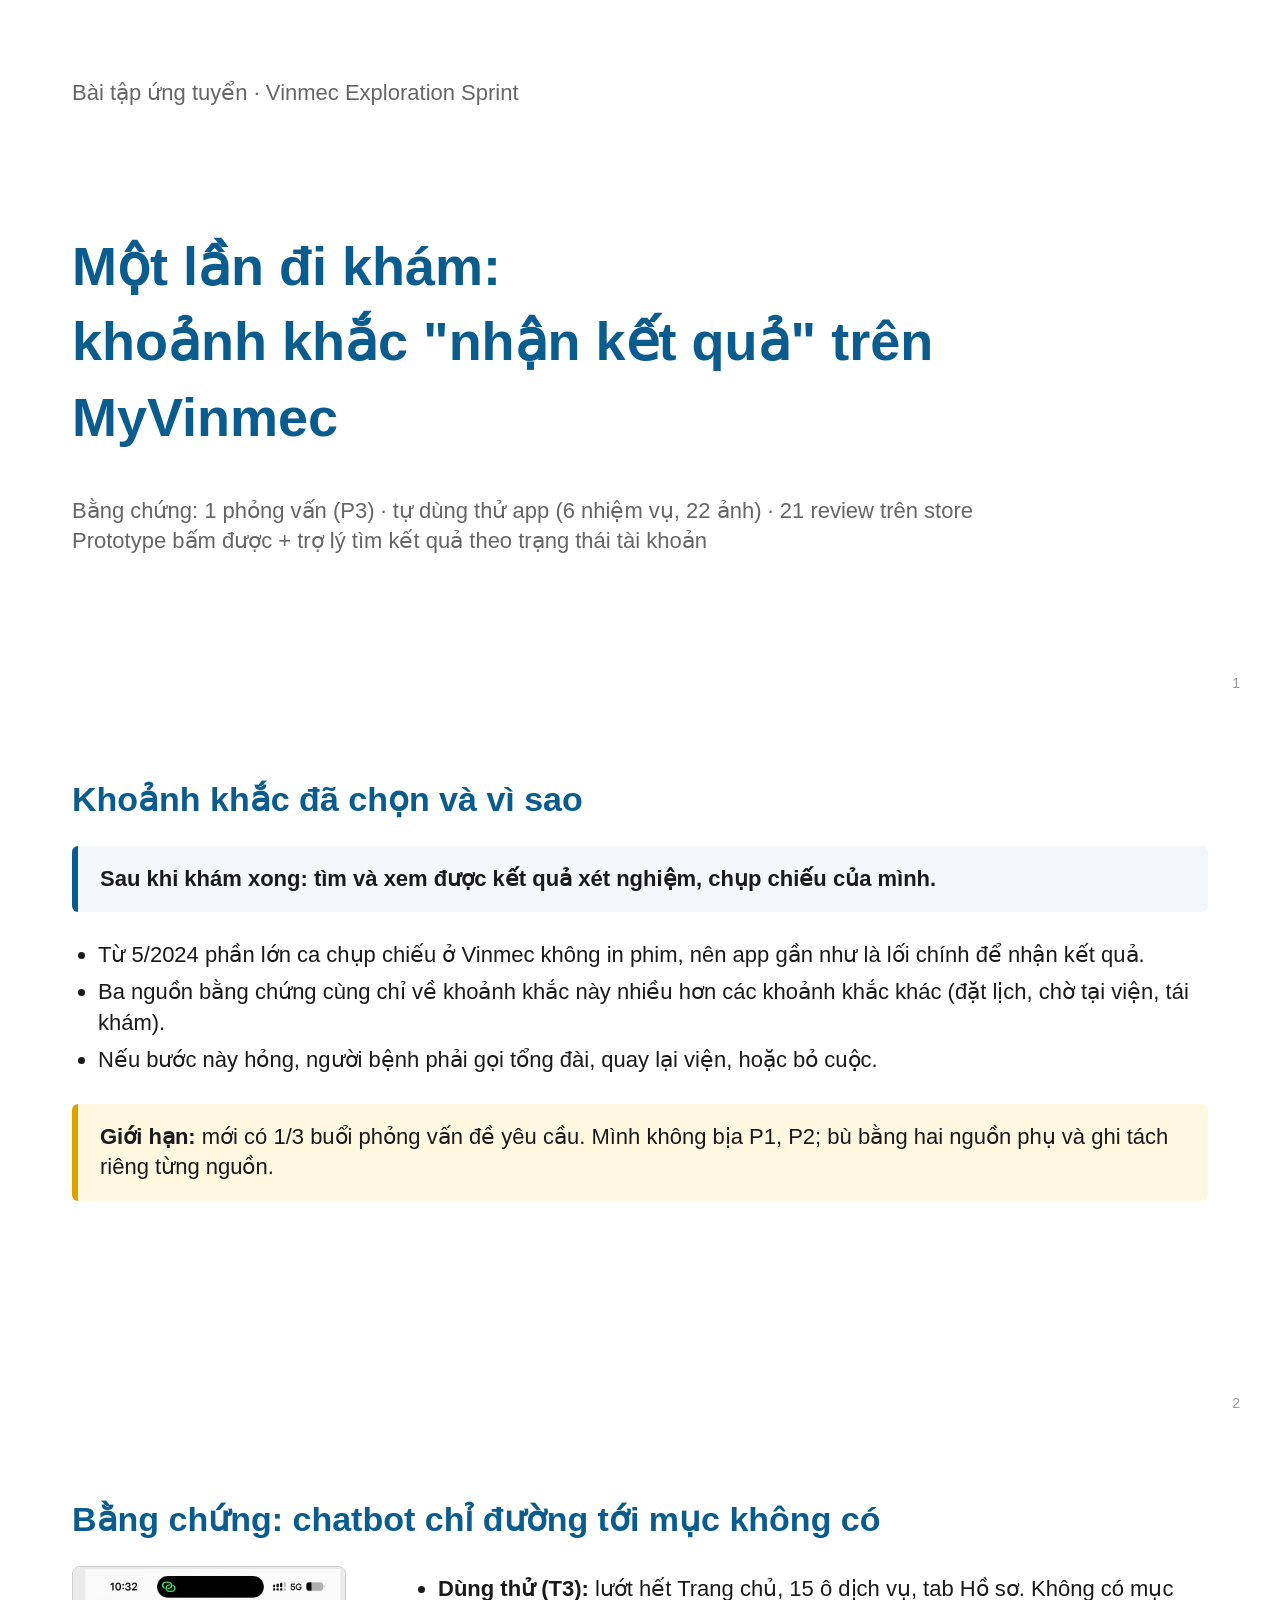
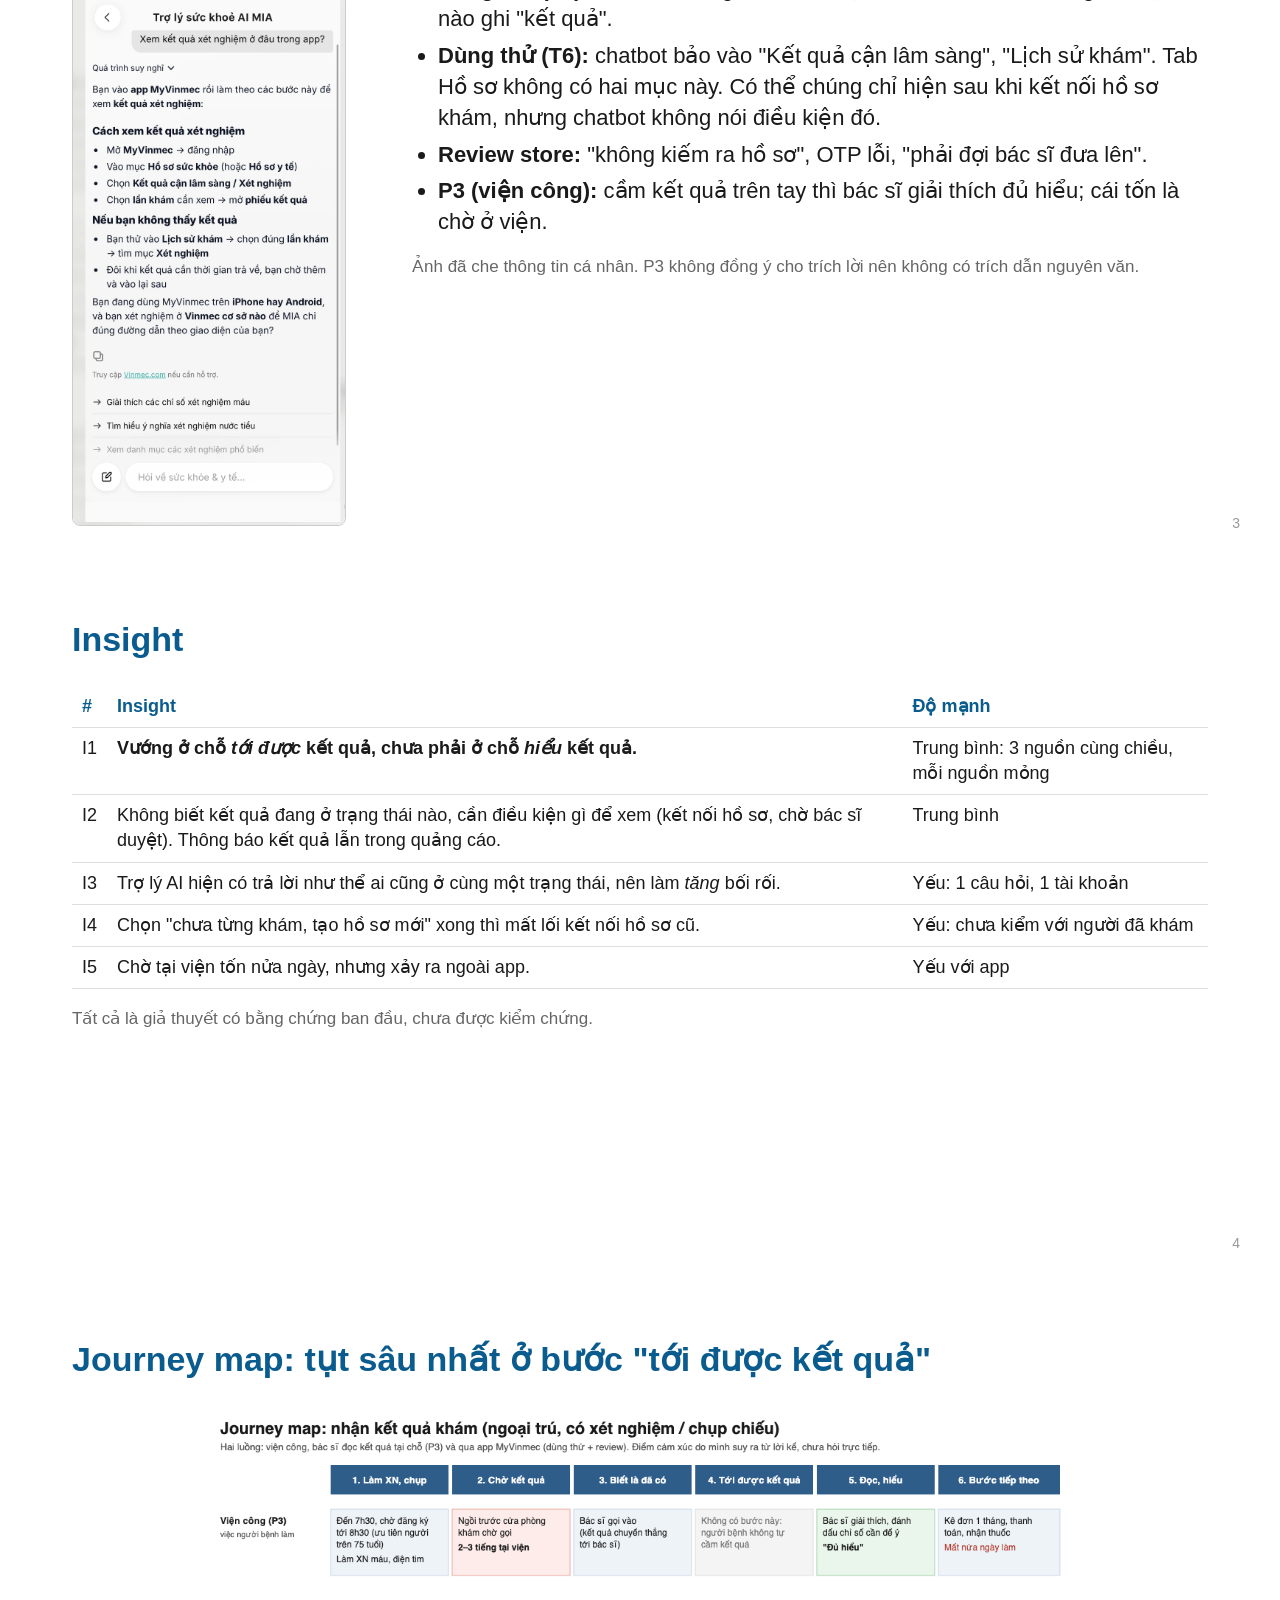
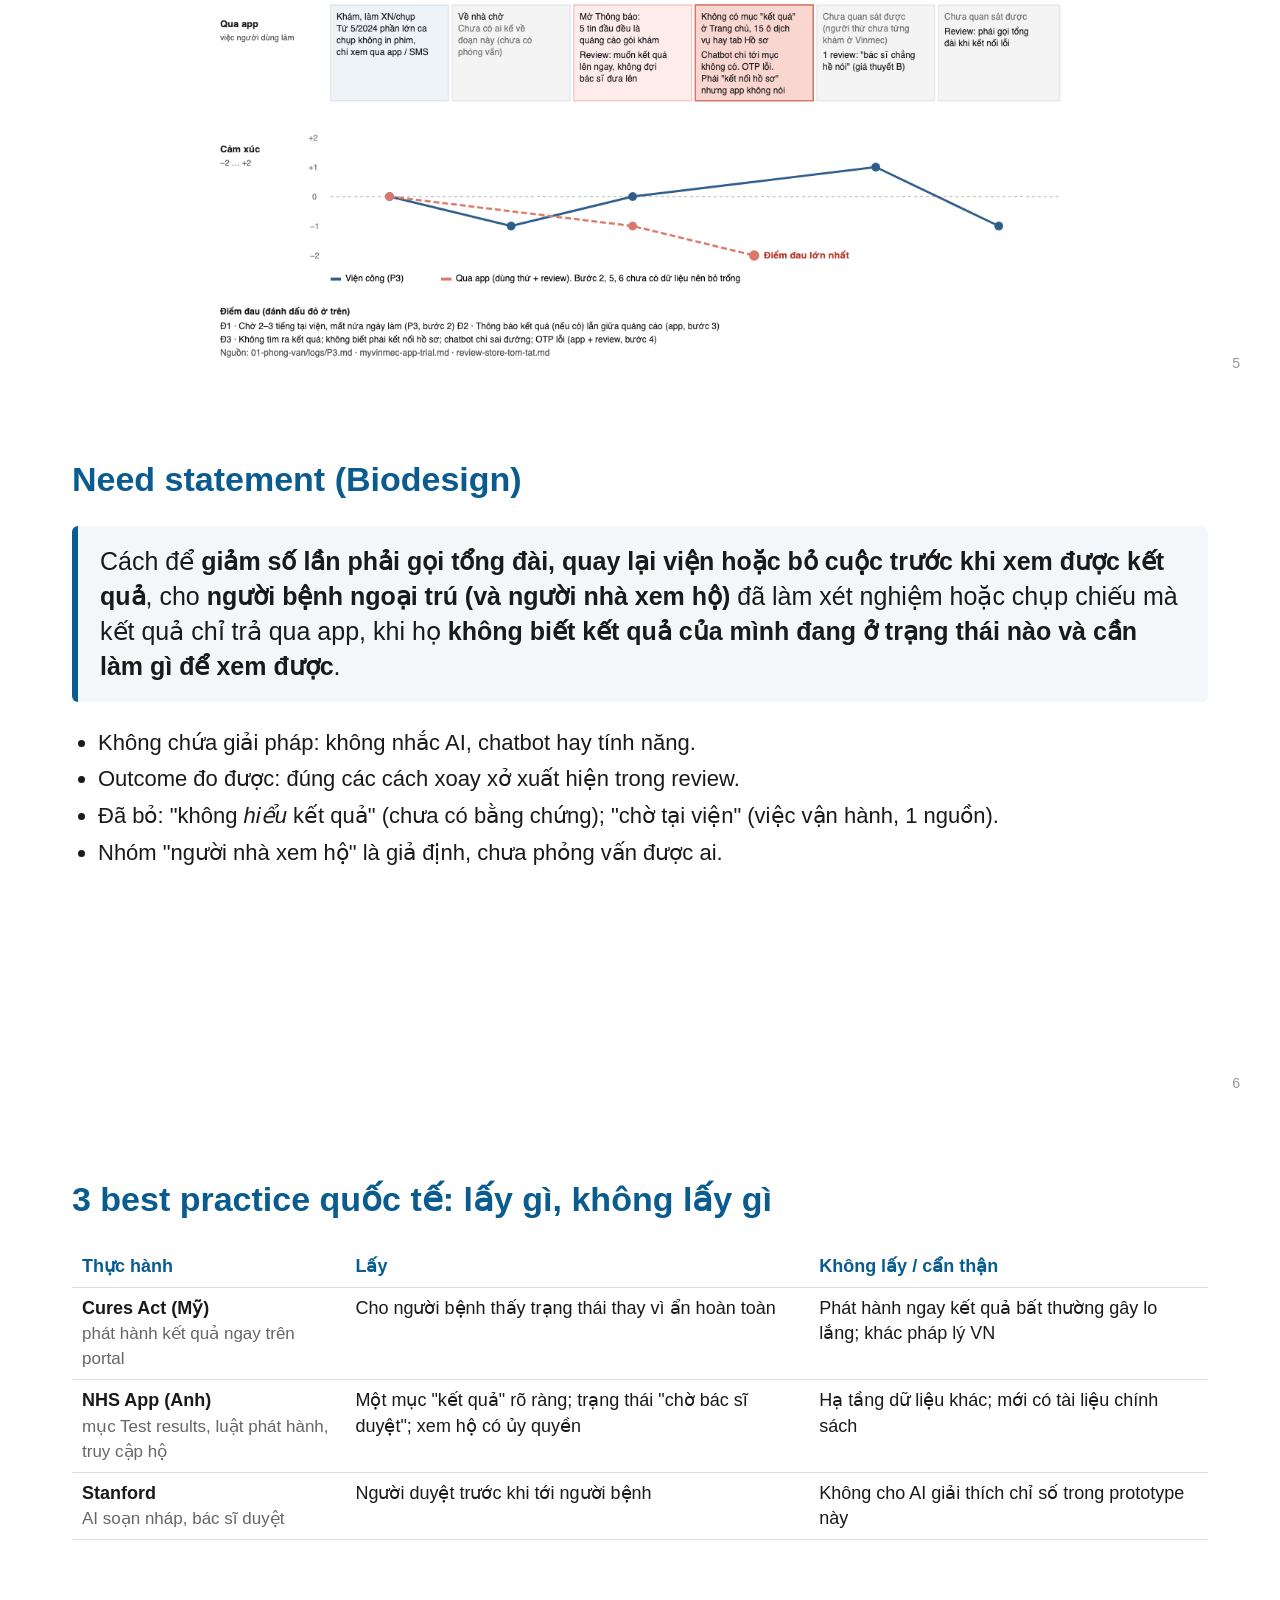
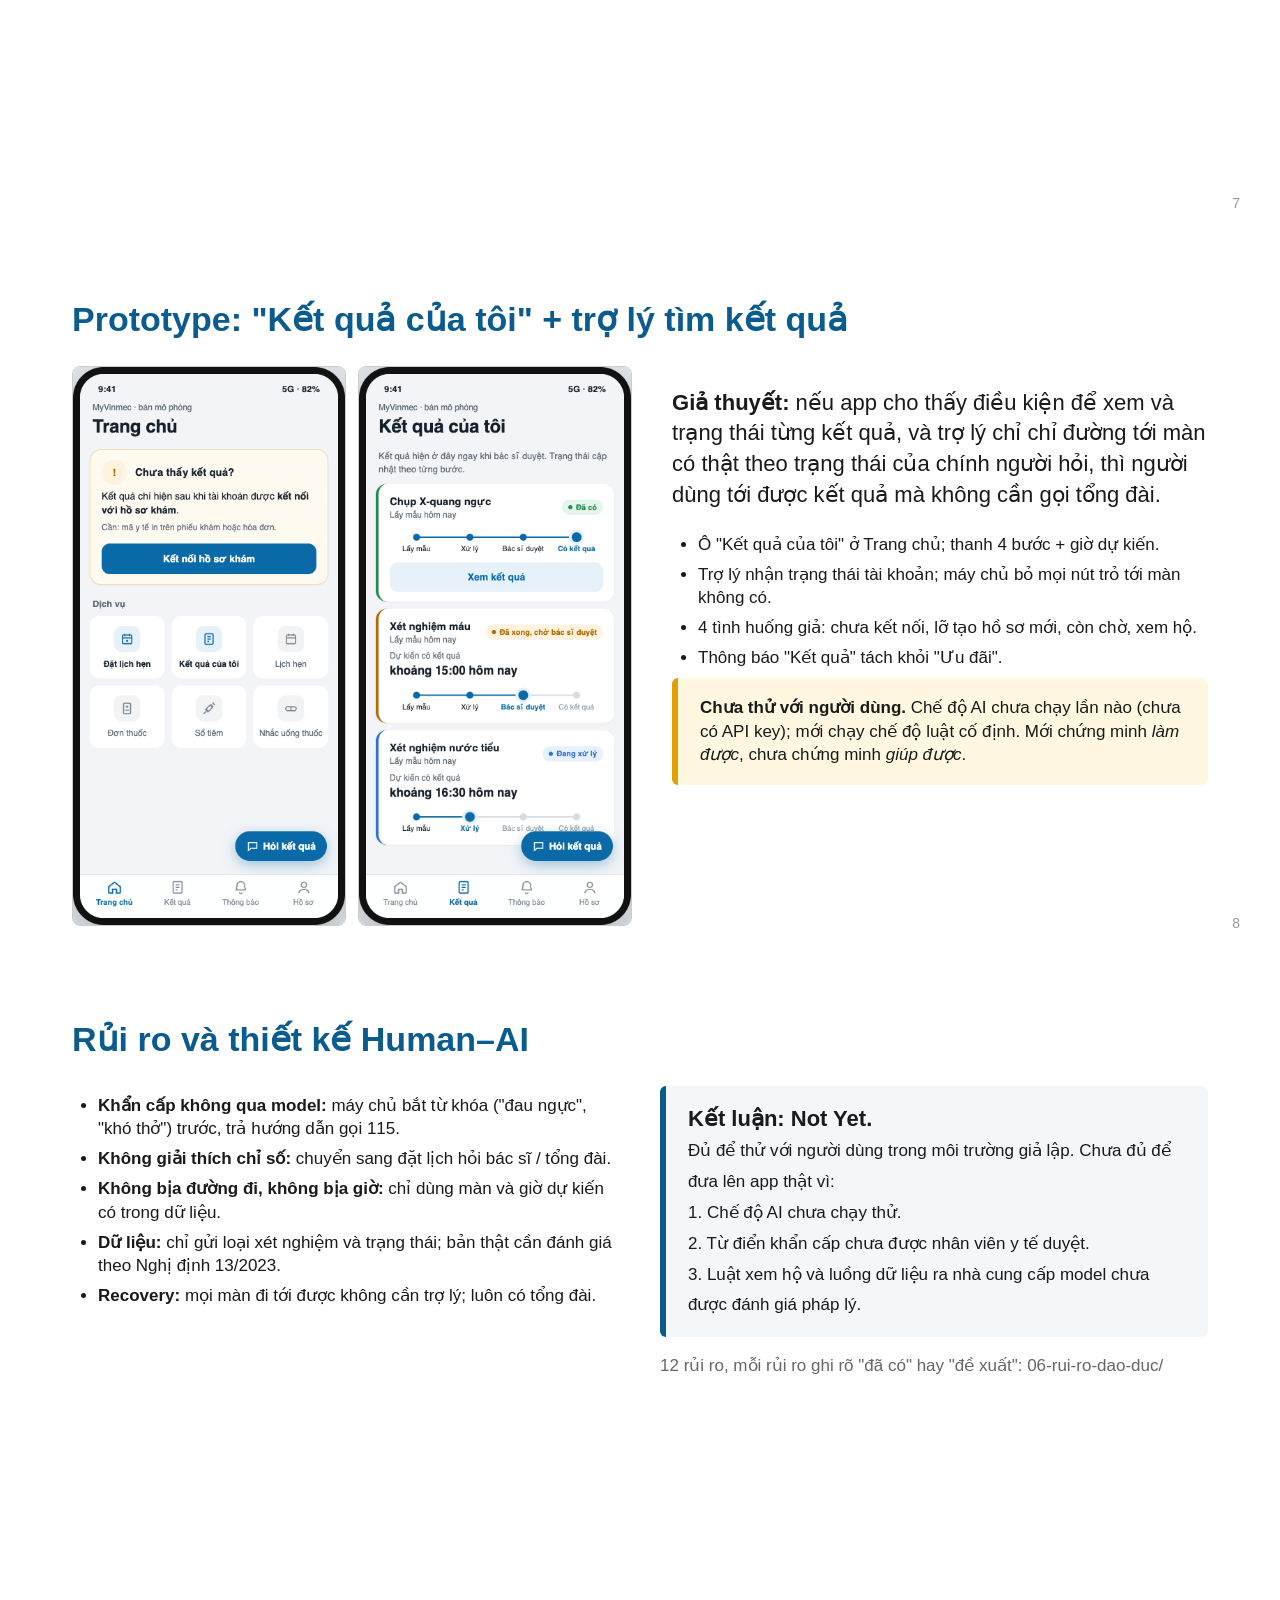
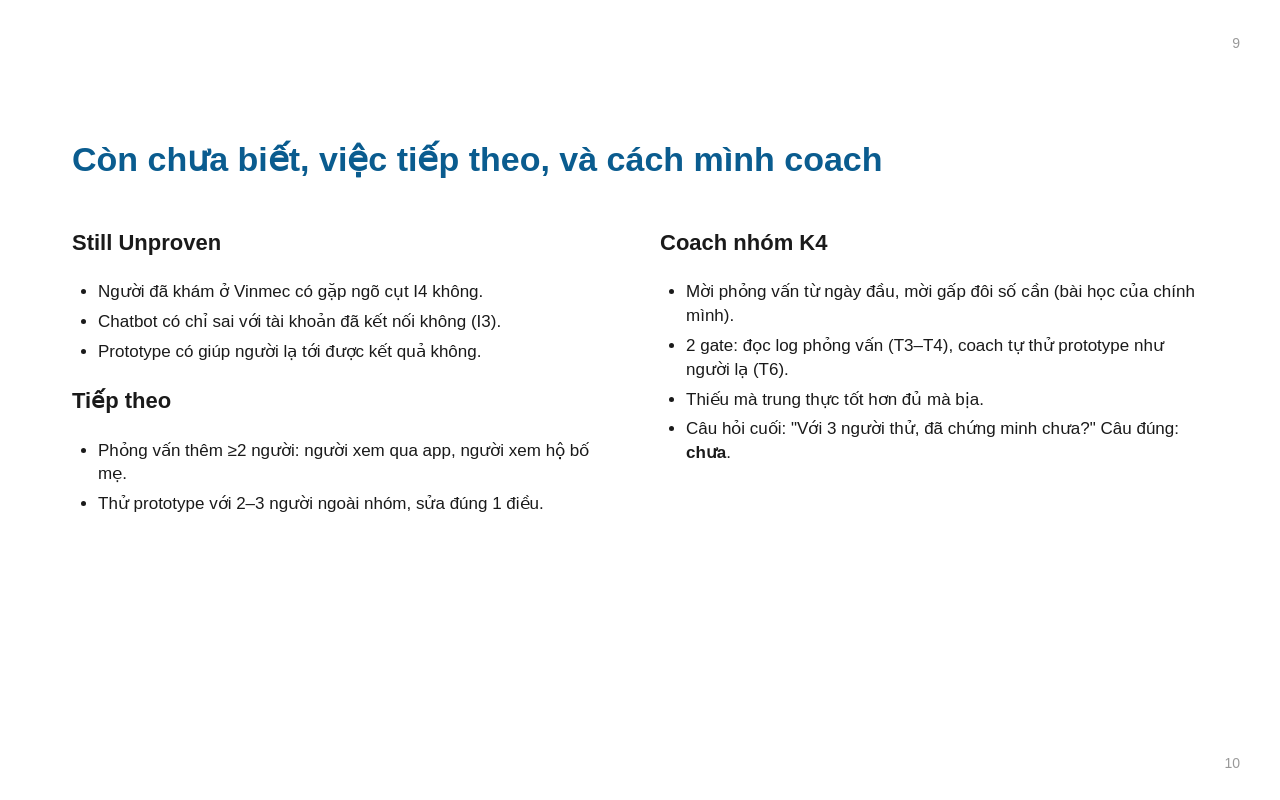
==== slides/slides.html @ 7c505a6f "feat: add Vinmec exploration sprint exercise and prototype" ====
<!doctype html>
<html lang="vi"><head><meta charset="utf-8"><title>Nhận kết quả trên MyVinmec</title>
<style>
@page { size: 1280px 720px; margin: 0; }
* { box-sizing: border-box; }
body { margin: 0; font: 22px/1.4 -apple-system, "Segoe UI", Helvetica, Arial, sans-serif; color: #1a1a1a; }
section { width: 1280px; height: 720px; padding: 56px 72px; page-break-after: always; position: relative; overflow: hidden; }
section:last-child { page-break-after: auto; }
h1 { font-size: 44px; margin: 0 0 18px; color: #0a5c8f; }
h2 { font-size: 34px; margin: 0 0 22px; color: #0a5c8f; }
.n { position: absolute; right: 40px; bottom: 26px; font-size: 14px; color: #999; }
.muted { color: #666; } .small { font-size: 17px; }
.box { background: #f3f7fa; border-left: 6px solid #0a5c8f; padding: 18px 22px; border-radius: 6px; }
.warn { background: #fff7e0; border-left-color: #e0a100; }
.cols { display: flex; gap: 40px; align-items: flex-start; }
.cols > div { flex: 1; }
ul { margin: 8px 0; padding-left: 26px; } li { margin: 6px 0; }
table { border-collapse: collapse; width: 100%; font-size: 18px; }
td, th { border-bottom: 1px solid #ddd; padding: 8px 10px; text-align: left; vertical-align: top; }
th { color: #0a5c8f; }
img.shot { border: 1px solid #ccc; border-radius: 8px; }
</style></head><body>

<section>
  <p class="muted">Bài tập ứng tuyển · Vinmec Exploration Sprint</p>
  <h1 style="font-size:54px;margin-top:120px">Một lần đi khám:<br>khoảnh khắc "nhận kết quả" trên MyVinmec</h1>
  <p class="muted" style="margin-top:40px">Bằng chứng: 1 phỏng vấn (P3) · tự dùng thử app (6 nhiệm vụ, 22 ảnh) · 21 review trên store<br>Prototype bấm được + trợ lý tìm kết quả theo trạng thái tài khoản</p>
  <span class="n">1</span>
</section>

<section>
  <h2>Khoảnh khắc đã chọn và vì sao</h2>
  <div class="box"><b>Sau khi khám xong: tìm và xem được kết quả xét nghiệm, chụp chiếu của mình.</b></div>
  <ul style="margin-top:28px">
    <li>Từ 5/2024 phần lớn ca chụp chiếu ở Vinmec không in phim, nên app gần như là lối chính để nhận kết quả.</li>
    <li>Ba nguồn bằng chứng cùng chỉ về khoảnh khắc này nhiều hơn các khoảnh khắc khác (đặt lịch, chờ tại viện, tái khám).</li>
    <li>Nếu bước này hỏng, người bệnh phải gọi tổng đài, quay lại viện, hoặc bỏ cuộc.</li>
  </ul>
  <div class="box warn" style="margin-top:28px"><b>Giới hạn:</b> mới có 1/3 buổi phỏng vấn đề yêu cầu. Mình không bịa P1, P2; bù bằng hai nguồn phụ và ghi tách riêng từng nguồn.</div>
  <span class="n">2</span>
</section>

<section>
  <h2>Bằng chứng: chatbot chỉ đường tới mục không có</h2>
  <div class="cols">
    <div style="flex:0 0 300px"><img class="shot" src="../01-phong-van/app-screens/T6-chatbot-04-hoi-xem-ket-qua-o-dau.png" style="height:560px"></div>
    <div>
      <ul>
        <li><b>Dùng thử (T3):</b> lướt hết Trang chủ, 15 ô dịch vụ, tab Hồ sơ. Không có mục nào ghi "kết quả".</li>
        <li><b>Dùng thử (T6):</b> chatbot bảo vào "Kết quả cận lâm sàng", "Lịch sử khám". Tab Hồ sơ không có hai mục này. Có thể chúng chỉ hiện sau khi kết nối hồ sơ khám, nhưng chatbot không nói điều kiện đó.</li>
        <li><b>Review store:</b> "không kiếm ra hồ sơ", OTP lỗi, "phải đợi bác sĩ đưa lên".</li>
        <li><b>P3 (viện công):</b> cầm kết quả trên tay thì bác sĩ giải thích đủ hiểu; cái tốn là chờ ở viện.</li>
      </ul>
      <p class="small muted">Ảnh đã che thông tin cá nhân. P3 không đồng ý cho trích lời nên không có trích dẫn nguyên văn.</p>
    </div>
  </div>
  <span class="n">3</span>
</section>

<section>
  <h2>Insight</h2>
  <table>
    <tr><th>#</th><th>Insight</th><th>Độ mạnh</th></tr>
    <tr><td>I1</td><td><b>Vướng ở chỗ <i>tới được</i> kết quả, chưa phải ở chỗ <i>hiểu</i> kết quả.</b></td><td>Trung bình: 3 nguồn cùng chiều, mỗi nguồn mỏng</td></tr>
    <tr><td>I2</td><td>Không biết kết quả đang ở trạng thái nào, cần điều kiện gì để xem (kết nối hồ sơ, chờ bác sĩ duyệt). Thông báo kết quả lẫn trong quảng cáo.</td><td>Trung bình</td></tr>
    <tr><td>I3</td><td>Trợ lý AI hiện có trả lời như thể ai cũng ở cùng một trạng thái, nên làm <i>tăng</i> bối rối.</td><td>Yếu: 1 câu hỏi, 1 tài khoản</td></tr>
    <tr><td>I4</td><td>Chọn "chưa từng khám, tạo hồ sơ mới" xong thì mất lối kết nối hồ sơ cũ.</td><td>Yếu: chưa kiểm với người đã khám</td></tr>
    <tr><td>I5</td><td>Chờ tại viện tốn nửa ngày, nhưng xảy ra ngoài app.</td><td>Yếu với app</td></tr>
  </table>
  <p class="small muted" style="margin-top:18px">Tất cả là giả thuyết có bằng chứng ban đầu, chưa được kiểm chứng.</p>
  <span class="n">4</span>
</section>

<section>
  <h2>Journey map: tụt sâu nhất ở bước "tới được kết quả"</h2>
  <img src="../02-journey-map/journey-map.png" style="width:100%;max-height:560px;object-fit:contain">
  <span class="n">5</span>
</section>

<section>
  <h2>Need statement (Biodesign)</h2>
  <div class="box" style="font-size:25px">Cách để <b>giảm số lần phải gọi tổng đài, quay lại viện hoặc bỏ cuộc trước khi xem được kết quả</b>, cho <b>người bệnh ngoại trú (và người nhà xem hộ)</b> đã làm xét nghiệm hoặc chụp chiếu mà kết quả chỉ trả qua app, khi họ <b>không biết kết quả của mình đang ở trạng thái nào và cần làm gì để xem được</b>.</div>
  <ul style="margin-top:26px">
    <li>Không chứa giải pháp: không nhắc AI, chatbot hay tính năng.</li>
    <li>Outcome đo được: đúng các cách xoay xở xuất hiện trong review.</li>
    <li>Đã bỏ: "không <i>hiểu</i> kết quả" (chưa có bằng chứng); "chờ tại viện" (việc vận hành, 1 nguồn).</li>
    <li>Nhóm "người nhà xem hộ" là giả định, chưa phỏng vấn được ai.</li>
  </ul>
  <span class="n">6</span>
</section>

<section>
  <h2>3 best practice quốc tế: lấy gì, không lấy gì</h2>
  <table>
    <tr><th>Thực hành</th><th>Lấy</th><th>Không lấy / cẩn thận</th></tr>
    <tr><td><b>Cures Act (Mỹ)</b><br><span class="small muted">phát hành kết quả ngay trên portal</span></td><td>Cho người bệnh thấy trạng thái thay vì ẩn hoàn toàn</td><td>Phát hành ngay kết quả bất thường gây lo lắng; khác pháp lý VN</td></tr>
    <tr><td><b>NHS App (Anh)</b><br><span class="small muted">mục Test results, luật phát hành, truy cập hộ</span></td><td>Một mục "kết quả" rõ ràng; trạng thái "chờ bác sĩ duyệt"; xem hộ có ủy quyền</td><td>Hạ tầng dữ liệu khác; mới có tài liệu chính sách</td></tr>
    <tr><td><b>Stanford</b><br><span class="small muted">AI soạn nháp, bác sĩ duyệt</span></td><td>Người duyệt trước khi tới người bệnh</td><td>Không cho AI giải thích chỉ số trong prototype này</td></tr>
  </table>
  <span class="n">7</span>
</section>

<section>
  <h2>Prototype: "Kết quả của tôi" + trợ lý tìm kết quả</h2>
  <div class="cols">
    <div style="flex:0 0 560px;display:flex;gap:12px"><img class="shot" src="proto-chua_ket_noi.png" style="height:560px"><img class="shot" src="proto-dang_cho.png" style="height:560px"></div>
    <div>
      <p><b>Giả thuyết:</b> nếu app cho thấy điều kiện để xem và trạng thái từng kết quả, và trợ lý chỉ chỉ đường tới màn có thật theo trạng thái của chính người hỏi, thì người dùng tới được kết quả mà không cần gọi tổng đài.</p>
      <ul class="small">
        <li>Ô "Kết quả của tôi" ở Trang chủ; thanh 4 bước + giờ dự kiến.</li>
        <li>Trợ lý nhận trạng thái tài khoản; máy chủ bỏ mọi nút trỏ tới màn không có.</li>
        <li>4 tình huống giả: chưa kết nối, lỡ tạo hồ sơ mới, còn chờ, xem hộ.</li>
        <li>Thông báo "Kết quả" tách khỏi "Ưu đãi".</li>
      </ul>
      <div class="box warn small"><b>Chưa thử với người dùng.</b> Chế độ AI chưa chạy lần nào (chưa có API key); mới chạy chế độ luật cố định. Mới chứng minh <i>làm được</i>, chưa chứng minh <i>giúp được</i>.</div>
    </div>
  </div>
  <span class="n">8</span>
</section>

<section>
  <h2>Rủi ro và thiết kế Human–AI</h2>
  <div class="cols">
    <div>
      <ul class="small">
        <li><b>Khẩn cấp không qua model:</b> máy chủ bắt từ khóa ("đau ngực", "khó thở") trước, trả hướng dẫn gọi 115.</li>
        <li><b>Không giải thích chỉ số:</b> chuyển sang đặt lịch hỏi bác sĩ / tổng đài.</li>
        <li><b>Không bịa đường đi, không bịa giờ:</b> chỉ dùng màn và giờ dự kiến có trong dữ liệu.</li>
        <li><b>Dữ liệu:</b> chỉ gửi loại xét nghiệm và trạng thái; bản thật cần đánh giá theo Nghị định 13/2023.</li>
        <li><b>Recovery:</b> mọi màn đi tới được không cần trợ lý; luôn có tổng đài.</li>
      </ul>
    </div>
    <div>
      <div class="box"><b>Kết luận: Not Yet.</b><br><span class="small">Đủ để thử với người dùng trong môi trường giả lập. Chưa đủ để đưa lên app thật vì:<br>1. Chế độ AI chưa chạy thử.<br>2. Từ điển khẩn cấp chưa được nhân viên y tế duyệt.<br>3. Luật xem hộ và luồng dữ liệu ra nhà cung cấp model chưa được đánh giá pháp lý.</span></div>
      <p class="small muted">12 rủi ro, mỗi rủi ro ghi rõ "đã có" hay "đề xuất": 06-rui-ro-dao-duc/</p>
    </div>
  </div>
  <span class="n">9</span>
</section>

<section>
  <h2>Còn chưa biết, việc tiếp theo, và cách mình coach</h2>
  <div class="cols">
    <div>
      <p><b>Still Unproven</b></p>
      <ul class="small">
        <li>Người đã khám ở Vinmec có gặp ngõ cụt I4 không.</li>
        <li>Chatbot có chỉ sai với tài khoản đã kết nối không (I3).</li>
        <li>Prototype có giúp người lạ tới được kết quả không.</li>
      </ul>
      <p><b>Tiếp theo</b></p>
      <ul class="small">
        <li>Phỏng vấn thêm ≥2 người: người xem qua app, người xem hộ bố mẹ.</li>
        <li>Thử prototype với 2–3 người ngoài nhóm, sửa đúng 1 điều.</li>
      </ul>
    </div>
    <div>
      <p><b>Coach nhóm K4</b></p>
      <ul class="small">
        <li>Mời phỏng vấn từ ngày đầu, mời gấp đôi số cần (bài học của chính mình).</li>
        <li>2 gate: đọc log phỏng vấn (T3–T4), coach tự thử prototype như người lạ (T6).</li>
        <li>Thiếu mà trung thực tốt hơn đủ mà bịa.</li>
        <li>Câu hỏi cuối: "Với 3 người thử, đã chứng minh chưa?" Câu đúng: <b>chưa</b>.</li>
      </ul>
    </div>
  </div>
  <span class="n">10</span>
</section>
</body></html>
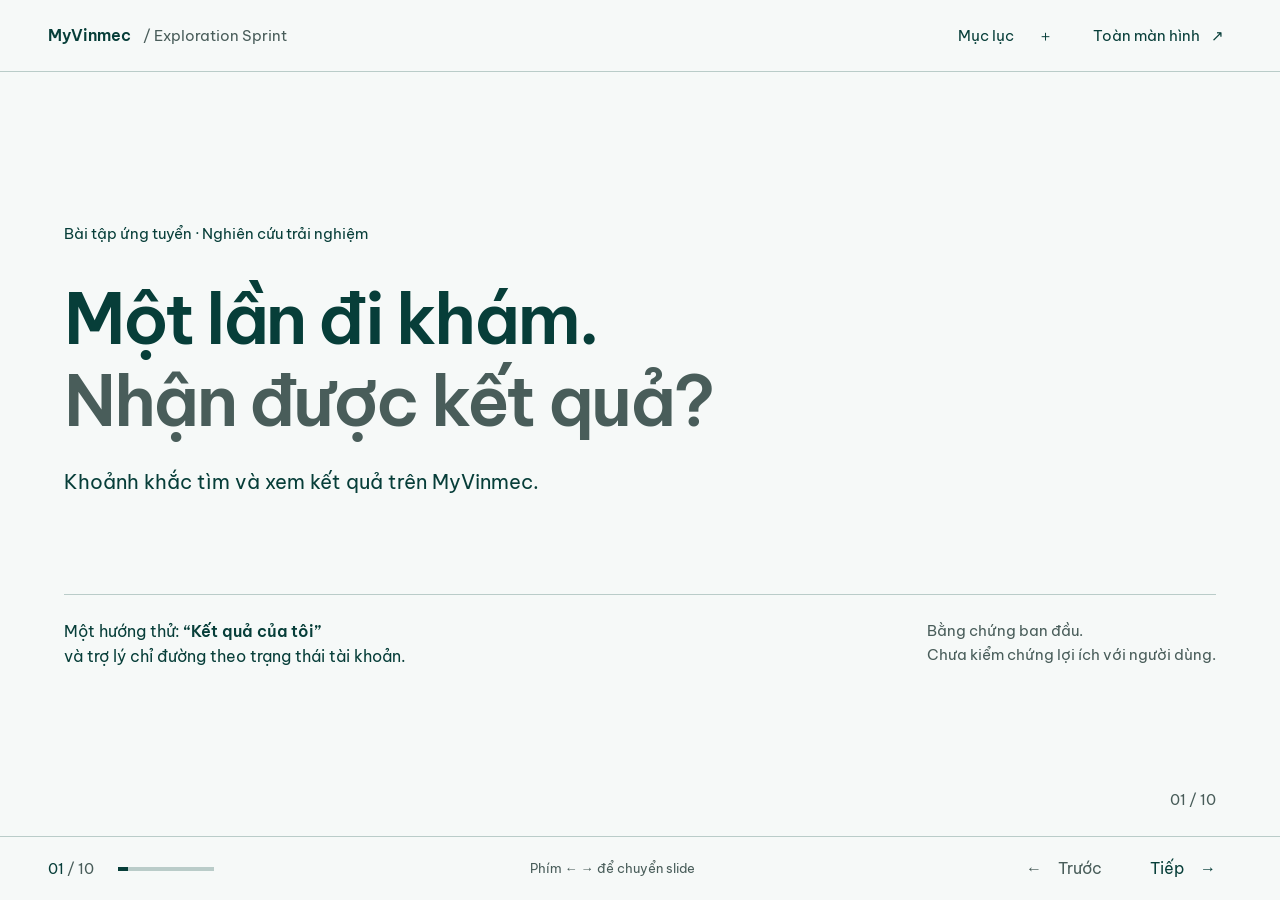
==== commit 84abab4f: "feat(slides): publish interactive HTML research presentation" ====
--- a/slides/slides.html
+++ b/slides/slides.html
@@ -1,169 +1,178 @@
 <!doctype html>
-<html lang="vi"><head><meta charset="utf-8"><title>Nhận kết quả trên MyVinmec</title>
-<style>
-@page { size: 1280px 720px; margin: 0; }
-* { box-sizing: border-box; }
-body { margin: 0; font: 22px/1.4 -apple-system, "Segoe UI", Helvetica, Arial, sans-serif; color: #1a1a1a; }
-section { width: 1280px; height: 720px; padding: 56px 72px; page-break-after: always; position: relative; overflow: hidden; }
-section:last-child { page-break-after: auto; }
-h1 { font-size: 44px; margin: 0 0 18px; color: #0a5c8f; }
-h2 { font-size: 34px; margin: 0 0 22px; color: #0a5c8f; }
-.n { position: absolute; right: 40px; bottom: 26px; font-size: 14px; color: #999; }
-.muted { color: #666; } .small { font-size: 17px; }
-.box { background: #f3f7fa; border-left: 6px solid #0a5c8f; padding: 18px 22px; border-radius: 6px; }
-.warn { background: #fff7e0; border-left-color: #e0a100; }
-.cols { display: flex; gap: 40px; align-items: flex-start; }
-.cols > div { flex: 1; }
-ul { margin: 8px 0; padding-left: 26px; } li { margin: 6px 0; }
-table { border-collapse: collapse; width: 100%; font-size: 18px; }
-td, th { border-bottom: 1px solid #ddd; padding: 8px 10px; text-align: left; vertical-align: top; }
-th { color: #0a5c8f; }
-img.shot { border: 1px solid #ccc; border-radius: 8px; }
-</style></head><body>
+<html lang="vi">
+<head>
+  <meta charset="utf-8">
+  <meta name="viewport" content="width=device-width, initial-scale=1">
+  <link rel="icon" href="data:image/svg+xml,%3Csvg xmlns=%27http://www.w3.org/2000/svg%27 viewBox=%270 0 64 64%27%3E%3Crect width=%2764%27 height=%2764%27 fill=%27%23123f3d%27/%3E%3Cpath d=%27M18 33l9 9 20-22%27 fill=%27none%27 stroke=%27%23d5eb8c%27 stroke-width=%276%27/%3E%3C/svg%3E">
+  <meta name="theme-color" content="#123f3d">
+  <meta name="description" content="10 slide về trải nghiệm nhận kết quả trên MyVinmec: bằng chứng ban đầu, journey map, prototype và giới hạn nghiên cứu.">
+  <title>Nhận kết quả trên MyVinmec · Exploration Sprint</title>
+  <link rel="preload" href="fonts/be-vietnam-pro-regular.ttf" as="font" type="font/ttf" crossorigin>
+  <link rel="stylesheet" href="slides.css">
+  <script src="slides.js" defer></script>
+</head>
+<body>
+<a class="skip-link" href="#deck">Đến nội dung</a>
+<header class="toolbar">
+  <a class="wordmark" href="#slide-1" aria-label="Về slide đầu">MyVinmec <span>/ Exploration Sprint</span></a>
+  <nav class="tools" aria-label="Công cụ trình bày">
+    <details class="contents">
+      <summary>Mục lục <span aria-hidden="true">＋</span></summary>
+      <ol class="toc">
+        <li><a href="#slide-1">Một lần đi khám</a></li>
+        <li><a href="#slide-2">Khoảnh khắc đã chọn</a></li>
+        <li><a href="#slide-3">Bằng chứng ban đầu</a></li>
+        <li><a href="#slide-4">Insight và độ mạnh</a></li>
+        <li><a href="#slide-5">Journey map</a></li>
+        <li><a href="#slide-6">Need statement</a></li>
+        <li><a href="#slide-7">Ba tham chiếu quốc tế</a></li>
+        <li><a href="#slide-8">Prototype</a></li>
+        <li><a href="#slide-9">Rủi ro và Human–AI</a></li>
+        <li><a href="#slide-10">Tiếp theo và coaching</a></li>
+      </ol>
+    </details>
+    <button class="fullscreen js-only" type="button" hidden aria-label="Bật toàn màn hình">Toàn màn hình <span aria-hidden="true">↗</span></button>
+  </nav>
+</header>
+<main id="deck" tabindex="-1">
+  <section class="slide cover" id="slide-1" aria-labelledby="title-1">
+    <div class="cover-main">
+      <p class="eyebrow">Bài tập ứng tuyển · Nghiên cứu trải nghiệm</p>
+      <h1 id="title-1">Một lần đi khám.<br><span>Nhận được kết quả?</span></h1>
+      <p class="cover-sub">Khoảnh khắc tìm và xem kết quả trên MyVinmec.</p>
+    </div>
+    <div class="cover-bottom">
+      <p>Một hướng thử: <strong>“Kết quả của tôi”</strong><br>và trợ lý chỉ đường theo trạng thái tài khoản.</p>
+      <p class="note">Bằng chứng ban đầu.<br>Chưa kiểm chứng lợi ích với người dùng.</p>
+    </div>
+    <span class="page-number" aria-label="Slide 1 trên 10">01 / 10</span>
+  </section>
 
-<section>
-  <p class="muted">Bài tập ứng tuyển · Vinmec Exploration Sprint</p>
-  <h1 style="font-size:54px;margin-top:120px">Một lần đi khám:<br>khoảnh khắc "nhận kết quả" trên MyVinmec</h1>
-  <p class="muted" style="margin-top:40px">Bằng chứng: 1 phỏng vấn (P3) · tự dùng thử app (6 nhiệm vụ, 22 ảnh) · 21 review trên store<br>Prototype bấm được + trợ lý tìm kết quả theo trạng thái tài khoản</p>
-  <span class="n">1</span>
-</section>
+  <section class="slide moment" id="slide-2" aria-labelledby="title-2">
+    <h2 id="title-2">Sau buổi khám, còn một bước.</h2>
+    <p class="lead">Tìm và xem được kết quả xét nghiệm,<br class="desktop-break"> chụp chiếu của mình.</p>
+    <div class="moment-grid">
+      <div class="context-copy">
+        <h3>Vì sao chọn khoảnh khắc này?</h3>
+        <p>Theo tài liệu của bài tập, từ 5/2024 phần lớn ca chụp chiếu tại Vinmec không còn in phim. App trở thành lối nhận kết quả quan trọng.</p>
+        <p>Khi không tới được kết quả: gọi tổng đài, quay lại viện hoặc bỏ cuộc.</p>
+      </div>
+      <div class="evidence-counts" aria-label="Ba nguồn bằng chứng">
+        <div><strong>01</strong><p>phỏng vấn P3<br><span>Trải nghiệm ở viện công</span></p></div>
+        <div><strong>06</strong><p>nhiệm vụ dùng thử app<br><span>22 ảnh đã che thông tin</span></p></div>
+        <div><strong>21</strong><p>review trên store<br><span>Nguồn phụ, không thay phỏng vấn</span></p></div>
+      </div>
+    </div>
+    <p class="footnote"><strong>Chưa đủ 3 buổi phỏng vấn theo đề.</strong> Chỉ có P3; không có P1, P2. Ba nguồn được giữ riêng, không cộng thành số người tham gia.</p>
+    <span class="page-number" aria-label="Slide 2 trên 10">02 / 10</span>
+  </section>
 
-<section>
-  <h2>Khoảnh khắc đã chọn và vì sao</h2>
-  <div class="box"><b>Sau khi khám xong: tìm và xem được kết quả xét nghiệm, chụp chiếu của mình.</b></div>
-  <ul style="margin-top:28px">
-    <li>Từ 5/2024 phần lớn ca chụp chiếu ở Vinmec không in phim, nên app gần như là lối chính để nhận kết quả.</li>
-    <li>Ba nguồn bằng chứng cùng chỉ về khoảnh khắc này nhiều hơn các khoảnh khắc khác (đặt lịch, chờ tại viện, tái khám).</li>
-    <li>Nếu bước này hỏng, người bệnh phải gọi tổng đài, quay lại viện, hoặc bỏ cuộc.</li>
-  </ul>
-  <div class="box warn" style="margin-top:28px"><b>Giới hạn:</b> mới có 1/3 buổi phỏng vấn đề yêu cầu. Mình không bịa P1, P2; bù bằng hai nguồn phụ và ghi tách riêng từng nguồn.</div>
-  <span class="n">2</span>
-</section>
+  <section class="slide evidence" id="slide-3" aria-labelledby="title-3">
+    <div class="evidence-photo">
+      <img src="assets/chatbot-trial.png" alt="Ảnh dùng thử MyVinmec: chatbot hướng dẫn vào Kết quả cận lâm sàng và Lịch sử khám; thông tin cá nhân đã che." width="738" height="1514">
+      <p class="caption">Dùng thử T6 · ảnh đã che thông tin</p>
+    </div>
+    <div class="evidence-text">
+      <h2 id="title-3">Chỉ đường tới<br>mục không thấy.</h2>
+      <dl class="evidence-list">
+        <div><dt>Dùng thử · T3, T6</dt><dd>Không tìm thấy mục “kết quả” sau khi xem Trang chủ, 15 ô dịch vụ và Hồ sơ. Chatbot vẫn chỉ tới hai mục không thấy trên tài khoản thử.</dd></div>
+        <div><dt>Review store</dt><dd>Phản ánh không tìm ra hồ sơ, OTP lỗi, phải chờ bác sĩ đưa kết quả lên.</dd></div>
+        <div><dt>P3 · viện công</dt><dd>Bác sĩ giải thích đủ hiểu khi có kết quả. Chi phí trải nghiệm nằm ở thời gian chờ tại viện.</dd></div>
+      </dl>
+      <p class="note">Có thể các mục chỉ hiện sau khi liên kết hồ sơ, nhưng chatbot không nói điều kiện đó. P3 không đồng ý trích lời; nội dung trên là tóm tắt.</p>
+    </div>
+    <span class="page-number" aria-label="Slide 3 trên 10">03 / 10</span>
+  </section>
 
-<section>
-  <h2>Bằng chứng: chatbot chỉ đường tới mục không có</h2>
-  <div class="cols">
-    <div style="flex:0 0 300px"><img class="shot" src="../01-phong-van/app-screens/T6-chatbot-04-hoi-xem-ket-qua-o-dau.png" style="height:560px"></div>
-    <div>
-      <ul>
-        <li><b>Dùng thử (T3):</b> lướt hết Trang chủ, 15 ô dịch vụ, tab Hồ sơ. Không có mục nào ghi "kết quả".</li>
-        <li><b>Dùng thử (T6):</b> chatbot bảo vào "Kết quả cận lâm sàng", "Lịch sử khám". Tab Hồ sơ không có hai mục này. Có thể chúng chỉ hiện sau khi kết nối hồ sơ khám, nhưng chatbot không nói điều kiện đó.</li>
-        <li><b>Review store:</b> "không kiếm ra hồ sơ", OTP lỗi, "phải đợi bác sĩ đưa lên".</li>
-        <li><b>P3 (viện công):</b> cầm kết quả trên tay thì bác sĩ giải thích đủ hiểu; cái tốn là chờ ở viện.</li>
-      </ul>
-      <p class="small muted">Ảnh đã che thông tin cá nhân. P3 không đồng ý cho trích lời nên không có trích dẫn nguyên văn.</p>
+  <section class="slide insights" id="slide-4" aria-labelledby="title-4">
+    <h2 id="title-4">Vướng ở bước tới được kết quả.</h2>
+    <p class="intro">Chưa có đủ bằng chứng để chọn bài toán “hiểu chỉ số”.</p>
+    <div class="insight-table" role="table" aria-label="Insight và độ mạnh bằng chứng">
+      <div class="insight-row table-head" role="row"><span role="columnheader">Insight</span><span role="columnheader">Độ mạnh</span></div>
+      <div class="insight-row main-insight" role="row"><p role="cell"><b>I1</b> Vướng ở chỗ <strong>tới được</strong> kết quả, chưa phải ở chỗ <strong>hiểu</strong> kết quả.</p><p role="cell">Trung bình<small>Ba nguồn cùng chiều, mỗi nguồn mỏng</small></p></div>
+      <div class="insight-row" role="row"><p role="cell"><b>I2</b> Không rõ trạng thái, điều kiện để xem; thông báo kết quả có thể lẫn quảng cáo.</p><p role="cell">Trung bình</p></div>
+      <div class="insight-row" role="row"><p role="cell"><b>I3</b> Trợ lý chỉ đường như thể mọi tài khoản cùng trạng thái.</p><p role="cell">Yếu<small>Một câu hỏi, một tài khoản</small></p></div>
+      <div class="insight-row" role="row"><p role="cell"><b>I4</b> Tạo hồ sơ mới xong thì mất lối kết nối hồ sơ cũ.</p><p role="cell">Yếu<small>Chưa kiểm với người đã khám</small></p></div>
+      <div class="insight-row" role="row"><p role="cell"><b>I5</b> Chờ tại viện tốn nửa ngày, nhưng nằm ngoài app.</p><p role="cell">Yếu với app</p></div>
     </div>
-  </div>
-  <span class="n">3</span>
-</section>
+    <p class="footnote">Tất cả là giả thuyết có bằng chứng ban đầu, chưa được kiểm chứng.</p>
+    <span class="page-number" aria-label="Slide 4 trên 10">04 / 10</span>
+  </section>
 
-<section>
-  <h2>Insight</h2>
-  <table>
-    <tr><th>#</th><th>Insight</th><th>Độ mạnh</th></tr>
-    <tr><td>I1</td><td><b>Vướng ở chỗ <i>tới được</i> kết quả, chưa phải ở chỗ <i>hiểu</i> kết quả.</b></td><td>Trung bình: 3 nguồn cùng chiều, mỗi nguồn mỏng</td></tr>
-    <tr><td>I2</td><td>Không biết kết quả đang ở trạng thái nào, cần điều kiện gì để xem (kết nối hồ sơ, chờ bác sĩ duyệt). Thông báo kết quả lẫn trong quảng cáo.</td><td>Trung bình</td></tr>
-    <tr><td>I3</td><td>Trợ lý AI hiện có trả lời như thể ai cũng ở cùng một trạng thái, nên làm <i>tăng</i> bối rối.</td><td>Yếu: 1 câu hỏi, 1 tài khoản</td></tr>
-    <tr><td>I4</td><td>Chọn "chưa từng khám, tạo hồ sơ mới" xong thì mất lối kết nối hồ sơ cũ.</td><td>Yếu: chưa kiểm với người đã khám</td></tr>
-    <tr><td>I5</td><td>Chờ tại viện tốn nửa ngày, nhưng xảy ra ngoài app.</td><td>Yếu với app</td></tr>
-  </table>
-  <p class="small muted" style="margin-top:18px">Tất cả là giả thuyết có bằng chứng ban đầu, chưa được kiểm chứng.</p>
-  <span class="n">4</span>
-</section>
+  <section class="slide journey" id="slide-5" aria-labelledby="title-5">
+    <h2 id="title-5">Điểm đứt: tới được kết quả.</h2>
+    <p class="intro">Hai luồng riêng: viện công qua lời kể P3, và qua app từ dùng thử cùng review.</p>
+    <p class="journey-context">Sau xét nghiệm / chụp chiếu →</p>
+    <table class="journey-table">
+      <caption class="sr-only">Bốn bước giữa của hành trình nhận kết quả. Hai luồng có nguồn bằng chứng riêng.</caption>
+      <thead><tr><th scope="col">Nguồn</th><th scope="col">Chờ kết quả</th><th scope="col">Biết là đã có</th><th scope="col" class="selected-stage">Tới được kết quả</th><th scope="col">Đọc, hiểu</th></tr></thead>
+      <tbody>
+        <tr><th scope="row">Viện công<small>P3</small></th><td data-stage="Chờ kết quả"><strong>Đ1 · Chờ 2–3 giờ</strong><br>Ngồi trước phòng khám, đợi gọi.</td><td data-stage="Biết là đã có">Bác sĩ gọi vào; kết quả chuyển thẳng tới bác sĩ.</td><td data-stage="Tới được kết quả">Không có bước tự lấy kết quả; bác sĩ nhận trực tiếp.</td><td data-stage="Đọc, hiểu">Bác sĩ giải thích, đánh dấu chỉ số cần chú ý. P3 thấy đủ hiểu.</td></tr>
+        <tr><th scope="row">Qua app<small>Dùng thử + review</small></th><td data-stage="Chờ kết quả" class="unknown">Chưa có lời kể về đoạn chờ ở nhà.</td><td data-stage="Biết là đã có"><strong>Đ2 · Dễ bỏ lỡ</strong><br>5 thông báo đầu là quảng cáo; review muốn nhận kết quả sớm.</td><td data-stage="Tới được kết quả" class="selected-stage"><strong>Đ3 · Điểm chọn</strong><br>Không thấy mục kết quả; chatbot chỉ sai. Review phản ánh OTP lỗi.</td><td data-stage="Đọc, hiểu" class="unknown">Chưa quan sát được. Người dùng thử chưa từng khám tại Vinmec.</td></tr>
+      </tbody>
+    </table>
+    <p class="journey-context journey-after">→ Bước tiếp theo: P3 nhận đơn và thuốc; qua app chưa quan sát được, review kể phải gọi tổng đài khi kết nối lỗi.</p>
+    <div class="journey-note"><p class="note"><strong>Cảm xúc trong sơ đồ gốc là suy luận</strong> từ lời kể và thao tác, không phải thang đo P3 tự báo cáo. Ô xám là chưa có dữ liệu trực tiếp.</p><a href="assets/journey-map.svg" target="_blank" rel="noopener">Xem sơ đồ gốc 6 bước ↗</a></div>
+    <span class="page-number" aria-label="Slide 5 trên 10">05 / 10</span>
+  </section>
 
-<section>
-  <h2>Journey map: tụt sâu nhất ở bước "tới được kết quả"</h2>
-  <img src="../02-journey-map/journey-map.png" style="width:100%;max-height:560px;object-fit:contain">
-  <span class="n">5</span>
-</section>
+  <section class="slide need" id="slide-6" aria-labelledby="title-6">
+    <p class="eyebrow">Need statement · Biodesign</p>
+    <h2 id="title-6">Một nhu cầu, chưa chọn giải pháp.</h2>
+    <blockquote>Cách để <strong>giảm số lần phải gọi tổng đài, quay lại viện hoặc bỏ cuộc trước khi xem được kết quả</strong>, cho người bệnh ngoại trú <span class="subtle">(và người nhà xem hộ)</span> đã xét nghiệm hoặc chụp chiếu mà kết quả chỉ trả qua app, khi họ chưa biết kết quả đang ở trạng thái nào và cần làm gì để xem được.</blockquote>
+    <div class="need-notes"><p><strong>Outcome có thể đo</strong><br>Số lần phải dùng cách xoay xở ngoài app.</p><p><strong>Không chứa giải pháp</strong><br>Không đặt AI hay chatbot vào nhu cầu.</p><p><strong>Giả định cần kiểm</strong><br>Chưa phỏng vấn người nhà xem hộ.</p></div>
+    <p class="footnote">Đã bỏ hướng “không hiểu kết quả” vì chưa có bằng chứng; “chờ tại viện” nằm ở vận hành, mới có một nguồn.</p>
+    <span class="page-number" aria-label="Slide 6 trên 10">06 / 10</span>
+  </section>
 
-<section>
-  <h2>Need statement (Biodesign)</h2>
-  <div class="box" style="font-size:25px">Cách để <b>giảm số lần phải gọi tổng đài, quay lại viện hoặc bỏ cuộc trước khi xem được kết quả</b>, cho <b>người bệnh ngoại trú (và người nhà xem hộ)</b> đã làm xét nghiệm hoặc chụp chiếu mà kết quả chỉ trả qua app, khi họ <b>không biết kết quả của mình đang ở trạng thái nào và cần làm gì để xem được</b>.</div>
-  <ul style="margin-top:26px">
-    <li>Không chứa giải pháp: không nhắc AI, chatbot hay tính năng.</li>
-    <li>Outcome đo được: đúng các cách xoay xở xuất hiện trong review.</li>
-    <li>Đã bỏ: "không <i>hiểu</i> kết quả" (chưa có bằng chứng); "chờ tại viện" (việc vận hành, 1 nguồn).</li>
-    <li>Nhóm "người nhà xem hộ" là giả định, chưa phỏng vấn được ai.</li>
-  </ul>
-  <span class="n">6</span>
-</section>
+  <section class="slide references" id="slide-7" aria-labelledby="title-7">
+    <h2 id="title-7">Tham khảo cách làm, giữ bối cảnh.</h2>
+    <div class="reference-list">
+      <article><div><h3>Cures Act</h3><p>Mỹ · truy cập kết quả trên portal</p><a href="https://github.com/loversky02/vinmec-exploration-sprint-baitap/blob/main/04-best-practice/README.md#1-công-bố-kết-quả-ngay-trên-portal-cures-act-mỹ">Đọc nguồn nghiên cứu ↗</a></div><p><strong>Lấy:</strong> cho thấy trạng thái, tránh ẩn toàn bộ kết quả.<br><span class="note">Cẩn thận: lo lắng khi kết quả bất thường; không suy quy định Mỹ sang Việt Nam.</span></p></article>
+      <article><div><h3>NHS App</h3><p>Anh · Test results và truy cập hộ</p><a href="https://github.com/loversky02/vinmec-exploration-sprint-baitap/blob/main/04-best-practice/README.md#2-mục-test-results-rõ-ràng-có-luật-phát-hành-và-truy-cập-hộ-nhs-app-anh">Đọc nguồn nghiên cứu ↗</a></div><p><strong>Lấy:</strong> mục kết quả rõ tên, giải thích vì sao chưa thấy, xem hộ có ủy quyền.<br><span class="note">Cẩn thận: hạ tầng khác; tài liệu chính sách không chứng minh hiệu quả.</span></p></article>
+      <article><div><h3>Stanford</h3><p>AI soạn nháp, bác sĩ duyệt</p><a href="https://github.com/loversky02/vinmec-exploration-sprint-baitap/blob/main/04-best-practice/README.md#3-ai-soạn-nháp-giải-thích-kết-quả-bác-sĩ-duyệt-trước-khi-gửi-stanford">Đọc nguồn nghiên cứu ↗</a></div><p><strong>Lấy:</strong> con người duyệt nội dung có giá phải trả cao khi sai.<br><span class="note">Cẩn thận: mẫu nhỏ, tự báo cáo; prototype này không giải thích chỉ số.</span></p></article>
+    </div>
+    <p class="footnote">Tổng hợp từ nguồn trong repo. Khác biệt pháp lý, dữ liệu và ngôn ngữ cần được đánh giá riêng.</p>
+    <span class="page-number" aria-label="Slide 7 trên 10">07 / 10</span>
+  </section>
 
-<section>
-  <h2>3 best practice quốc tế: lấy gì, không lấy gì</h2>
-  <table>
-    <tr><th>Thực hành</th><th>Lấy</th><th>Không lấy / cẩn thận</th></tr>
-    <tr><td><b>Cures Act (Mỹ)</b><br><span class="small muted">phát hành kết quả ngay trên portal</span></td><td>Cho người bệnh thấy trạng thái thay vì ẩn hoàn toàn</td><td>Phát hành ngay kết quả bất thường gây lo lắng; khác pháp lý VN</td></tr>
-    <tr><td><b>NHS App (Anh)</b><br><span class="small muted">mục Test results, luật phát hành, truy cập hộ</span></td><td>Một mục "kết quả" rõ ràng; trạng thái "chờ bác sĩ duyệt"; xem hộ có ủy quyền</td><td>Hạ tầng dữ liệu khác; mới có tài liệu chính sách</td></tr>
-    <tr><td><b>Stanford</b><br><span class="small muted">AI soạn nháp, bác sĩ duyệt</span></td><td>Người duyệt trước khi tới người bệnh</td><td>Không cho AI giải thích chỉ số trong prototype này</td></tr>
-  </table>
-  <span class="n">7</span>
-</section>
+  <section class="slide prototype" id="slide-8" aria-labelledby="title-8">
+    <div class="prototype-copy">
+      <h2 id="title-8">Thấy trạng thái.<br>Biết bước tiếp.</h2>
+      <p><strong>Giả thuyết:</strong> điều kiện xem rõ ràng và trợ lý chỉ đúng màn theo trạng thái có thể giúp người dùng tới kết quả mà không gọi tổng đài.</p>
+      <ul class="plain-list"><li>“Kết quả của tôi”, thanh 4 bước và giờ dự kiến.</li><li>4 tình huống giả; thông báo kết quả tách ưu đãi.</li><li>Trợ lý nhận trạng thái; máy chủ lọc nút tới màn không tồn tại.</li></ul>
+      <a class="primary-link" href="https://vinmec.vinunquant.com/" target="_blank" rel="noopener">Thử prototype <span aria-hidden="true">↗</span></a>
+      <p class="data-warning">Dữ liệu giả. Không nhập thông tin thật.</p>
+    </div>
+    <figure class="prototype-screens"><img src="proto-chua_ket_noi.png" alt="Prototype tình huống chưa kết nối hồ sơ, có nút liên kết hồ sơ cũ." width="390" height="800"><img src="proto-dang_cho.png" alt="Prototype tình huống còn chờ, hiển thị trạng thái và bước tiếp theo." width="390" height="800"><figcaption>Hai tình huống mô phỏng: chưa kết nối / còn chờ</figcaption></figure>
+    <p class="footnote"><strong>Chưa thử với người dùng. Chế độ AI chưa chạy</strong> vì chưa có API key; mới chạy luật cố định. Làm được chưa có nghĩa là giúp được.</p>
+    <span class="page-number" aria-label="Slide 8 trên 10">08 / 10</span>
+  </section>
 
-<section>
-  <h2>Prototype: "Kết quả của tôi" + trợ lý tìm kết quả</h2>
-  <div class="cols">
-    <div style="flex:0 0 560px;display:flex;gap:12px"><img class="shot" src="proto-chua_ket_noi.png" style="height:560px"><img class="shot" src="proto-dang_cho.png" style="height:560px"></div>
-    <div>
-      <p><b>Giả thuyết:</b> nếu app cho thấy điều kiện để xem và trạng thái từng kết quả, và trợ lý chỉ chỉ đường tới màn có thật theo trạng thái của chính người hỏi, thì người dùng tới được kết quả mà không cần gọi tổng đài.</p>
-      <ul class="small">
-        <li>Ô "Kết quả của tôi" ở Trang chủ; thanh 4 bước + giờ dự kiến.</li>
-        <li>Trợ lý nhận trạng thái tài khoản; máy chủ bỏ mọi nút trỏ tới màn không có.</li>
-        <li>4 tình huống giả: chưa kết nối, lỡ tạo hồ sơ mới, còn chờ, xem hộ.</li>
-        <li>Thông báo "Kết quả" tách khỏi "Ưu đãi".</li>
-      </ul>
-      <div class="box warn small"><b>Chưa thử với người dùng.</b> Chế độ AI chưa chạy lần nào (chưa có API key); mới chạy chế độ luật cố định. Mới chứng minh <i>làm được</i>, chưa chứng minh <i>giúp được</i>.</div>
+  <section class="slide risks" id="slide-9" aria-labelledby="title-9">
+    <div class="risk-heading"><h2 id="title-9">Rủi ro và thiết kế Human–AI</h2><p class="verdict">Not Yet.</p><p>Đủ để thử trong môi trường giả lập.<br>Chưa đủ để dùng trên app thật.</p></div>
+    <div class="risk-columns">
+      <div><h3>Ranh giới trong prototype</h3><ul class="plain-list"><li>Chỉ tìm kết quả, báo lại trạng thái. Không giải thích chỉ số hay chẩn đoán.</li><li>Luật bắt từ khóa khẩn cấp trước model. Đây không phải bộ phân loại đã được y tế duyệt.</li><li>Mọi màn có đường đi không cần trợ lý; luôn có lối sang tổng đài.</li></ul></div>
+      <div><h3>Ba điều còn chặn triển khai</h3><ol class="risk-gates"><li>Chưa thử chế độ AI, chưa biết model có tuân thủ giới hạn.</li><li>Từ điển khẩn cấp chưa được nhân viên y tế duyệt.</li><li>Ủy quyền xem hộ và dữ liệu gửi nhà cung cấp model chưa được đánh giá pháp lý.</li></ol></div>
     </div>
-  </div>
-  <span class="n">8</span>
-</section>
+    <p class="footnote">Bản thật cần đánh giá bảo vệ dữ liệu sức khỏe. <a href="https://github.com/loversky02/vinmec-exploration-sprint-baitap/blob/main/06-rui-ro-dao-duc/README.md">12 rủi ro: tách rõ đã có, mô phỏng và đề xuất ↗</a></p>
+    <span class="page-number" aria-label="Slide 9 trên 10">09 / 10</span>
+  </section>
 
-<section>
-  <h2>Rủi ro và thiết kế Human–AI</h2>
-  <div class="cols">
-    <div>
-      <ul class="small">
-        <li><b>Khẩn cấp không qua model:</b> máy chủ bắt từ khóa ("đau ngực", "khó thở") trước, trả hướng dẫn gọi 115.</li>
-        <li><b>Không giải thích chỉ số:</b> chuyển sang đặt lịch hỏi bác sĩ / tổng đài.</li>
-        <li><b>Không bịa đường đi, không bịa giờ:</b> chỉ dùng màn và giờ dự kiến có trong dữ liệu.</li>
-        <li><b>Dữ liệu:</b> chỉ gửi loại xét nghiệm và trạng thái; bản thật cần đánh giá theo Nghị định 13/2023.</li>
-        <li><b>Recovery:</b> mọi màn đi tới được không cần trợ lý; luôn có tổng đài.</li>
-      </ul>
+  <section class="slide next" id="slide-10" aria-labelledby="title-10">
+    <h2 id="title-10">Bước tiếp theo: kiểm điều chưa biết.</h2>
+    <div class="next-grid">
+      <div class="research-next"><h3>Nghiên cứu tiếp</h3><p class="next-lead">Thêm ≥2 phỏng vấn.<br>Thử với 2–3 người lạ.</p><p>Ưu tiên người xem kết quả qua app và người xem hộ bố mẹ. Quan sát họ tự làm, rồi sửa đúng một điều.</p><p class="note">Còn chưa biết: tài khoản đã khám có gặp I4? Tài khoản đã kết nối có gặp I3? Prototype có giúp tới kết quả?</p></div>
+      <div class="coaching"><h3>Coach nhóm K4</h3><dl><div><dt>Mời từ ngày đầu</dt><dd>Mời gấp đôi số cần; ghi thật nếu vẫn thiếu.</dd></div><div><dt>Hai điểm kiểm</dt><dd>Đọc log vào thứ Ba–Tư; coach tự thử prototype như người lạ vào thứ Sáu.</dd></div><div><dt>Giữ đường về bằng chứng</dt><dd>Quan sát khác suy luận. Mỗi thay đổi phải dẫn về một điều đã thấy.</dd></div></dl></div>
     </div>
-    <div>
-      <div class="box"><b>Kết luận: Not Yet.</b><br><span class="small">Đủ để thử với người dùng trong môi trường giả lập. Chưa đủ để đưa lên app thật vì:<br>1. Chế độ AI chưa chạy thử.<br>2. Từ điển khẩn cấp chưa được nhân viên y tế duyệt.<br>3. Luật xem hộ và luồng dữ liệu ra nhà cung cấp model chưa được đánh giá pháp lý.</span></div>
-      <p class="small muted">12 rủi ro, mỗi rủi ro ghi rõ "đã có" hay "đề xuất": 06-rui-ro-dao-duc/</p>
-    </div>
-  </div>
-  <span class="n">9</span>
-</section>
-
-<section>
-  <h2>Còn chưa biết, việc tiếp theo, và cách mình coach</h2>
-  <div class="cols">
-    <div>
-      <p><b>Still Unproven</b></p>
-      <ul class="small">
-        <li>Người đã khám ở Vinmec có gặp ngõ cụt I4 không.</li>
-        <li>Chatbot có chỉ sai với tài khoản đã kết nối không (I3).</li>
-        <li>Prototype có giúp người lạ tới được kết quả không.</li>
-      </ul>
-      <p><b>Tiếp theo</b></p>
-      <ul class="small">
-        <li>Phỏng vấn thêm ≥2 người: người xem qua app, người xem hộ bố mẹ.</li>
-        <li>Thử prototype với 2–3 người ngoài nhóm, sửa đúng 1 điều.</li>
-      </ul>
-    </div>
-    <div>
-      <p><b>Coach nhóm K4</b></p>
-      <ul class="small">
-        <li>Mời phỏng vấn từ ngày đầu, mời gấp đôi số cần (bài học của chính mình).</li>
-        <li>2 gate: đọc log phỏng vấn (T3–T4), coach tự thử prototype như người lạ (T6).</li>
-        <li>Thiếu mà trung thực tốt hơn đủ mà bịa.</li>
-        <li>Câu hỏi cuối: "Với 3 người thử, đã chứng minh chưa?" Câu đúng: <b>chưa</b>.</li>
-      </ul>
-    </div>
-  </div>
-  <span class="n">10</span>
-</section>
-</body></html>
+    <div class="closing"><p>“Với 3 người thử, đã chứng minh chưa?” <strong>Chưa.</strong></p><a href="https://github.com/loversky02/vinmec-exploration-sprint-baitap">Xem repo và bằng chứng ↗</a></div>
+    <span class="page-number" aria-label="Slide 10 trên 10">10 / 10</span>
+  </section>
+</main>
+<footer class="deck-nav" aria-label="Điều hướng slide">
+  <div class="progress-block"><p id="position" role="status" aria-live="polite" aria-atomic="true">01 <span>/ 10</span></p><progress id="progress" value="1" max="10" aria-label="Tiến độ slide">1 / 10</progress></div>
+  <p class="key-hint js-only">Phím ← → để chuyển slide</p>
+  <div class="step-controls"><a id="previous" href="#slide-1" aria-label="Slide trước"><span aria-hidden="true">←</span> <span>Trước</span></a><a id="next" href="#slide-2" aria-label="Slide tiếp theo"><span>Tiếp</span> <span aria-hidden="true">→</span></a></div>
+</footer>
+</body>
+</html>
--- a/slides/slides.css
+++ b/slides/slides.css
@@ -0,0 +1,43 @@
+@font-face{font-family:Be Vietnam Pro;src:url('fonts/be-vietnam-pro-regular.ttf') format('truetype');font-weight:400;font-style:normal;font-display:swap}
+@font-face{font-family:Be Vietnam Pro;src:url('fonts/be-vietnam-pro-semibold.ttf') format('truetype');font-weight:600;font-style:normal;font-display:swap}
+@font-face{font-family:Be Vietnam Pro;src:url('fonts/be-vietnam-pro-bold.ttf') format('truetype');font-weight:700;font-style:normal;font-display:swap}
+:root{
+ --paper:oklch(98% .004 176);--ink:oklch(33% .055 184);--muted:oklch(46% .025 184);--line:oklch(83% .02 184);--wash:oklch(94% .012 184);--accent:oklch(86% .14 118);--white:oklch(99% .002 184);
+ --font:'Be Vietnam Pro',sans-serif;--text:.9375rem;--body:1rem;--large:1.25rem;--subhead:1.5rem;--heading:2.5rem;--display:clamp(2.75rem,5.5vw,5rem);
+ --s1:.25rem;--s2:.5rem;--s3:.75rem;--s4:1rem;--s6:1.5rem;--s8:2rem;--s12:3rem;--s16:4rem;--s24:6rem;--toolbar:4.5rem;--footer:4rem;
+ --ease:cubic-bezier(.25,1,.5,1);--z-dropdown:30;--z-sticky:20;
+}
+*{box-sizing:border-box}html{scroll-behavior:smooth;scroll-padding-top:var(--toolbar)}body{margin:0;background:var(--paper);color:var(--ink);font:400 var(--body)/1.6 var(--font);-webkit-font-smoothing:antialiased}a{color:inherit;text-underline-offset:var(--s1)}a:hover{color:var(--muted)}a:active,button:active,summary:active{transform:translateY(1px)}a,button,summary{transition:color 150ms var(--ease),background-color 150ms var(--ease),transform 150ms var(--ease)}:focus-visible{outline:3px solid var(--ink);outline-offset:4px}button,summary{font:inherit;color:inherit}button{cursor:pointer}a,button,summary{touch-action:manipulation}p,h1,h2,h3,figure,blockquote,dl,dd{margin:0}p,li,dd{text-wrap:pretty}h1,h2,h3{text-wrap:balance}h1{font-size:var(--display);line-height:1.16;letter-spacing:-.035em;font-weight:600}h2{font-size:var(--heading);line-height:1.22;letter-spacing:-.025em;font-weight:600}h3{font-size:var(--large);line-height:1.45;font-weight:600}strong,b,dt{font-weight:600}img{display:block;max-width:100%;height:auto}.note,.caption,.footnote{font-size:var(--text);color:var(--muted)}.intro{margin-top:var(--s3);color:var(--muted)}.eyebrow{font-size:var(--text);margin-bottom:var(--s8)}.skip-link{position:fixed;top:var(--s2);left:var(--s4);padding:var(--s3);background:var(--accent);z-index:40;transform:translateY(-200%)}.skip-link:focus{transform:translateY(0)}
+.toolbar{height:var(--toolbar);padding:0 var(--s12);border-bottom:1px solid var(--line);display:flex;align-items:center;justify-content:space-between;position:sticky;top:0;background:var(--paper);z-index:var(--z-sticky);gap:var(--s4)}.wordmark{font-weight:600;text-decoration:none;white-space:nowrap}.wordmark span{font-weight:400;margin-left:var(--s2);font-size:var(--text);color:var(--muted)}.tools{display:flex;gap:var(--s6);align-items:center}.tools button,.tools summary{border:0;background:transparent;min-height:48px;padding:var(--s2);font-size:var(--text);cursor:pointer}.tools summary{display:flex;gap:var(--s6);align-items:center;list-style:none}.tools summary::-webkit-details-marker{display:none}.tools summary:hover,.tools button:hover{background:var(--wash)}.contents[open] summary{background:var(--wash)}.toc{position:absolute;right:var(--s12);top:calc(var(--toolbar) - var(--s2));width:min(40rem,calc(100vw - var(--s8)));padding:var(--s6) var(--s8) var(--s6) var(--s12);background:var(--paper);border:1px solid var(--line);columns:2;gap:var(--s12);z-index:var(--z-dropdown);font-size:var(--text)}.toc li{break-inside:avoid}.toc a{display:block;min-height:44px;padding:var(--s2);text-decoration:none}.toc a:hover,.toc a[aria-current]{background:var(--wash)}.fullscreen span{margin-left:var(--s2)}.js-only{display:none}.enhanced .js-only:not([hidden]){display:block}
+.slide{position:relative;max-width:100rem;margin:auto;padding:var(--s12) var(--s16) var(--s16);min-height:calc(100svh - var(--toolbar) - var(--footer));scroll-margin-top:var(--toolbar);border-bottom:1px solid var(--line)}.page-number{position:absolute;bottom:var(--s6);right:var(--s16);font-size:var(--text);color:var(--muted);font-variant-numeric:tabular-nums}.footnote{margin-top:var(--s6);padding-top:var(--s4);border-top:1px solid var(--line);max-width:calc(100% - var(--s16))}.cover{display:flex;flex-direction:column;justify-content:center;gap:var(--s24)}.cover-main{max-width:76rem}.cover h1 span{color:var(--muted)}.cover-sub{margin-top:var(--s6);font-size:var(--large)}.cover-bottom{border-top:1px solid var(--line);padding-top:var(--s6);display:flex;justify-content:space-between;gap:var(--s12)}.cover-bottom .note{max-width:24rem}.lead{font-size:clamp(1.5rem,2.6vw,2.5rem);line-height:1.4;margin:var(--s6) 0 var(--s8);max-width:58rem}.moment-grid{display:grid;grid-template-columns:1.05fr 1fr;gap:var(--s24)}.context-copy p{margin-top:var(--s3);font-size:var(--text)}.evidence-counts>div{display:flex;gap:var(--s6);border-top:1px solid var(--line);padding:var(--s3) 0}.evidence-counts strong{font-size:var(--subhead);line-height:1.4;min-width:var(--s12);font-variant-numeric:tabular-nums}.evidence-counts p{font-size:var(--text)}.evidence-counts span{color:var(--muted)}
+.evidence{display:grid;grid-template-columns:.75fr 1.65fr;gap:var(--s16);align-items:center}.evidence-photo img{max-height:420px;width:auto;max-width:100%;object-fit:contain;margin:auto;border:1px solid var(--line)}.caption{text-align:center;margin-top:var(--s3)}.evidence-list{margin:var(--s6) 0 var(--s4)}.evidence-list>div{display:grid;grid-template-columns:9rem 1fr;gap:var(--s4);padding:var(--s3) 0;border-top:1px solid var(--line);font-size:var(--text)}.evidence-list dt{color:var(--muted)}.evidence-text>.note{font-size:.8125rem}.insight-table{margin-top:var(--s6)}.insight-row{display:grid;grid-template-columns:2.65fr 1fr;gap:var(--s8);border-bottom:1px solid var(--line);padding:var(--s3) 0;font-size:var(--text);align-items:center}.insight-row b{display:inline-block;margin-right:var(--s3);color:var(--muted)}.insight-row small{display:block;font-size:.8125rem;color:var(--muted)}.table-head{font-size:.8125rem;color:var(--muted)}.main-insight{font-size:var(--body);padding:var(--s4) 0}.main-insight strong{background:var(--accent)}.journey-image{display:block;margin-top:var(--s6);min-height:44px}.journey-image img{width:100%;max-height:312px;object-fit:contain;object-position:left center}.journey-note{display:grid;grid-template-columns:1fr 1fr;gap:var(--s12);margin-top:var(--s6);font-size:var(--text)}.need .eyebrow{margin-bottom:var(--s3)}.need blockquote{font-size:clamp(1.25rem,2.25vw,2rem);line-height:1.55;letter-spacing:-.015em;margin:var(--s8) 0 var(--s8);max-width:68rem}.need blockquote strong{background:var(--accent)}.subtle{color:var(--muted)}.need-notes{display:grid;grid-template-columns:1.15fr 1fr .9fr;gap:var(--s8);font-size:var(--text)}.need-notes p{border-top:1px solid var(--line);padding-top:var(--s3)}
+.reference-list{margin-top:var(--s8)}.reference-list article{display:grid;grid-template-columns:1fr 1.7fr;gap:var(--s12);border-top:1px solid var(--line);padding:var(--s4) 0}.reference-list article>div p{font-size:.8125rem;color:var(--muted)}.reference-list article>p{font-size:var(--text)}.reference-list a{font-size:.8125rem;display:inline-flex;align-items:center;min-height:44px}.prototype{display:grid;grid-template-columns:1fr 1fr;column-gap:var(--s12);align-items:center}.prototype-copy>p{margin-top:var(--s4);font-size:var(--text)}.plain-list{list-style:none;padding:0;margin:var(--s4) 0}.plain-list li{padding:var(--s2) 0;font-size:var(--text)}.prototype-copy .plain-list li{border-top:1px solid var(--line)}.primary-link{display:inline-flex;gap:var(--s12);align-items:center;padding:var(--s3) var(--s6);min-height:48px;background:var(--ink);color:var(--paper);text-decoration:none;font-weight:600;margin-top:var(--s2)}.primary-link:hover{background:var(--muted);color:var(--paper)}.prototype-copy .data-warning{font-size:.8125rem;margin-top:var(--s2);color:var(--muted)}.prototype-screens{display:grid;grid-template-columns:1fr 1fr;gap:var(--s4);align-items:center}.prototype-screens img{max-height:380px;width:auto;max-width:100%;margin:auto;border:1px solid var(--line)}.prototype-screens figcaption{grid-column:1/-1;font-size:.8125rem;text-align:center;color:var(--muted)}.prototype>.footnote{grid-column:1/-1}.risk-heading{display:grid;grid-template-columns:1fr 1fr;column-gap:var(--s12);align-items:center}.risk-heading h2{grid-column:1/-1;margin-bottom:var(--s6)}.verdict{font-size:var(--display);line-height:1.2;letter-spacing:-.035em;font-weight:600}.risk-heading>p:last-child{font-size:var(--large)}.risk-columns{display:grid;grid-template-columns:1fr 1fr;gap:var(--s12);margin-top:var(--s8)}.risk-columns h3{font-size:var(--body)}.risk-columns .plain-list{margin-top:var(--s2)}.risk-gates{padding-left:var(--s6);margin:var(--s2) 0 0;font-size:var(--text)}.risk-gates li{padding:var(--s2) 0}.next-grid{display:grid;grid-template-columns:1.1fr 1fr;gap:var(--s24);margin-top:var(--s8)}.next-grid h3{font-size:var(--body)}.next-lead{font-size:var(--subhead);line-height:1.5;margin:var(--s4) 0}.research-next>p:not(.next-lead){font-size:var(--text);margin-top:var(--s4)}.coaching dl{margin-top:var(--s4)}.coaching dl>div{border-top:1px solid var(--line);padding:var(--s3) 0;font-size:var(--text)}.coaching dd{color:var(--muted)}.closing{margin-top:var(--s8);padding-top:var(--s6);border-top:1px solid var(--line);display:flex;justify-content:space-between;gap:var(--s8);align-items:center;font-size:var(--text)}.closing strong{background:var(--accent);padding:var(--s1) var(--s2)}.closing a{min-height:44px;display:flex;align-items:center}
+.deck-nav{position:sticky;bottom:0;background:var(--paper);border-top:1px solid var(--line);height:var(--footer);padding:0 var(--s12);display:flex;justify-content:space-between;align-items:center;gap:var(--s8);z-index:var(--z-sticky)}.progress-block{display:flex;align-items:center;gap:var(--s6)}#position{font-size:var(--text);font-variant-numeric:tabular-nums;white-space:nowrap}#position span{color:var(--muted)}progress{width:var(--s24);height:var(--s1);border:0;appearance:none;background:var(--line);color:var(--ink)}progress::-webkit-progress-bar{background:var(--line)}progress::-webkit-progress-value{background:var(--ink)}progress::-moz-progress-bar{background:var(--ink)}.key-hint{font-size:.8125rem;color:var(--muted)}.step-controls{display:flex;gap:var(--s4)}.step-controls a{display:flex;align-items:center;justify-content:center;gap:var(--s4);padding:var(--s2) var(--s4);min-height:48px;min-width:48px;text-decoration:none}.step-controls a:hover{background:var(--wash)}.step-controls a[aria-disabled="true"]{color:var(--muted)}
+@media(min-width:901px){.enhanced .slide{border-bottom:0}.enhanced .slide[hidden]{display:none}.enhanced main{min-height:calc(100svh - var(--toolbar) - var(--footer))}}
+@media(min-width:901px) and (max-height:780px){:root{--heading:2rem;--display:clamp(2.75rem,5vw,4rem)}.slide{padding:var(--s8) var(--s16) var(--s12)}.page-number{bottom:var(--s4)}.cover{gap:var(--s12)}.cover .eyebrow{margin-bottom:var(--s6)}.lead{font-size:1.75rem;margin:var(--s4) 0 var(--s6)}.moment-grid{gap:var(--s12)}.evidence-counts>div{padding:var(--s2) 0}.footnote{margin-top:var(--s4);padding-top:var(--s3);font-size:.8125rem}.evidence-photo img{max-height:380px}.evidence-list{margin-top:var(--s4)}.evidence-list>div{padding:var(--s2) 0}.insight-table{margin-top:var(--s4)}.insight-row{padding:var(--s2) 0}.main-insight{padding:var(--s3) 0}.journey-image{margin-top:var(--s4)}.journey-image img{max-height:272px}.journey-note{margin-top:var(--s4)}.need blockquote{font-size:1.5rem;margin:var(--s6) 0}.reference-list{margin-top:var(--s6)}.reference-list article{padding:var(--s3) 0}.prototype-screens img{max-height:340px}.prototype-copy .plain-list li{padding:var(--s1) 0}.risk-columns{margin-top:var(--s6)}.risk-heading h2{margin-bottom:var(--s4)}.risk-heading>p:last-child{font-size:var(--body)}.risk-columns .plain-list li,.risk-gates li{padding:var(--s1) 0}.next-grid{margin-top:var(--s6)}.next-lead{margin:var(--s3) 0;font-size:var(--large)}.closing{margin-top:var(--s6);padding-top:var(--s4)}}
+@media(max-width:1100px) and (min-width:901px){.toolbar,.deck-nav{padding-left:var(--s8);padding-right:var(--s8)}.slide{padding-left:var(--s8);padding-right:var(--s8)}.page-number{right:var(--s8)}.evidence{gap:var(--s8)}.evidence-list>div{grid-template-columns:7rem 1fr}.next-grid{gap:var(--s12)}}
+@media(max-width:900px){:root{--heading:2rem;--display:clamp(2.75rem,8vw,4rem);--toolbar:4rem}.toolbar{padding:0 var(--s6)}.wordmark span{display:none}.tools{gap:var(--s2)}.tools button{display:none!important}.toc{right:var(--s4);columns:1;max-height:70svh;overflow:auto}.slide{padding:var(--s12) var(--s6) var(--s16);min-height:auto;scroll-margin-top:var(--toolbar)}.slide[hidden]{display:block}.page-number{right:var(--s6);bottom:var(--s6)}.cover{min-height:calc(100svh - var(--toolbar) - var(--footer));gap:var(--s12)}.cover h1{font-size:var(--display)}.cover-bottom{display:block}.cover-bottom .note{margin-top:var(--s6)}.cover-sub{font-size:var(--body)}.eyebrow{font-size:.8125rem}.lead{font-size:var(--subhead);margin:var(--s6) 0}.desktop-break{display:none}.moment-grid{grid-template-columns:1fr;gap:var(--s8)}.evidence-counts>div{padding:var(--s4) 0}.footnote{max-width:100%;font-size:.8125rem}.evidence{display:flex;flex-direction:column;gap:var(--s8);align-items:stretch}.evidence-text{order:-1}.evidence-photo img{max-height:480px}.evidence-list>div{grid-template-columns:1fr;gap:var(--s2);padding:var(--s4) 0}.insight-row{grid-template-columns:1fr;gap:var(--s2);padding:var(--s4) 0}.table-head{display:none}.insight-row p:last-child{color:var(--muted);font-size:.8125rem}.insight-row small{display:inline;margin-left:var(--s2)}.journey-image img{max-height:none}.journey-note{grid-template-columns:1fr;gap:var(--s4)}.need blockquote{font-size:var(--large);margin:var(--s6) 0}.need-notes{grid-template-columns:1fr;gap:var(--s6)}.reference-list article{grid-template-columns:1fr;gap:var(--s3);padding:var(--s6) 0}.reference-list{margin-top:var(--s6)}.prototype{display:flex;flex-direction:column;gap:var(--s8);align-items:stretch}.prototype-copy>p{margin-top:var(--s6)}.prototype-screens{gap:var(--s2)}.prototype-screens img{max-height:none;width:100%}.prototype-screens figcaption{margin-top:var(--s2)}.prototype>.footnote{margin-top:0}.risk-heading{grid-template-columns:1fr;gap:var(--s6)}.risk-heading h2{margin:0}.risk-heading>p:last-child{font-size:var(--body)}.risk-columns{grid-template-columns:1fr;gap:var(--s8)}.next-grid{grid-template-columns:1fr;gap:var(--s8)}.closing{display:block}.closing a{margin-top:var(--s4)}.deck-nav{padding:0 var(--s4);gap:var(--s3)}.progress-block{gap:var(--s3)}progress{width:var(--s12)}.step-controls{gap:var(--s2)}.step-controls a{gap:var(--s2);padding:var(--s2)}.enhanced .key-hint{display:none!important}}
+@media(prefers-reduced-motion:reduce){html{scroll-behavior:auto}a,button,summary{transition:none}}
+@media print{@page{size:A4 landscape;margin:10mm}html,body{background:var(--paper);font-size:10pt;scroll-behavior:auto}.toolbar,.deck-nav,.skip-link{display:none!important}.slide,.enhanced .slide[hidden]{display:block!important;min-height:0;max-width:none;break-after:page;break-inside:avoid;border:0;padding:5mm 5mm 12mm;page-break-after:always}.slide:last-child{break-after:auto;page-break-after:auto}.page-number{bottom:0;right:5mm}h1{font-size:44pt}h2{font-size:24pt}.cover{min-height:165mm;display:flex!important;justify-content:space-between}.moment-grid,.next-grid,.risk-columns{display:grid;grid-template-columns:1fr 1fr;gap:10mm}.evidence{display:grid!important;grid-template-columns:1fr 2fr}.evidence-photo img{max-height:140mm}.journey-image img{max-height:110mm}.prototype{display:grid!important;grid-template-columns:1fr 1fr}.prototype-screens img{max-height:125mm}.footnote{font-size:9pt}.need blockquote{font-size:18pt}.primary-link{border:1px solid var(--ink);background:transparent;color:var(--ink)}a{text-decoration:none}*{print-color-adjust:exact;-webkit-print-color-adjust:exact}}
+
+/* Journey uses readable evidence cells; the original six-stage map stays linked. */
+.sr-only{position:absolute;width:1px;height:1px;padding:0;margin:-1px;overflow:hidden;clip-path:inset(50%);white-space:nowrap;border:0}
+.journey-context{font-size:var(--text);color:var(--muted);margin:var(--s6) 0 var(--s3)}
+.journey-table{width:100%;border-collapse:collapse;table-layout:fixed;font-size:var(--text);line-height:1.5}
+.journey-table th,.journey-table td{text-align:left;vertical-align:top;padding:var(--s4);border-bottom:1px solid var(--line)}
+.journey-table thead th{font-weight:600;border-top:1px solid var(--line)}
+.journey-table th:first-child{width:12%;padding-left:0}
+.journey-table tbody th{font-weight:600}
+.journey-table th small{display:block;font-size:.8125rem;font-weight:400;color:var(--muted);margin-top:var(--s2)}
+.journey-table .unknown{background:var(--wash);color:var(--muted)}
+.journey-table .selected-stage{background:var(--accent)}
+.journey-after{font-size:.8125rem;margin-top:var(--s3)}
+.journey .journey-note{align-items:center;margin-top:var(--s4);grid-template-columns:2fr 1fr}
+.journey-note a{font-size:var(--text);min-height:44px;display:flex;align-items:center;justify-content:flex-end}
+@media(min-width:901px) and (max-height:780px){.journey-context{margin-top:var(--s4)}.journey-table th,.journey-table td{padding:var(--s3)}.journey-table{font-size:.875rem}.journey-table th:first-child{width:12%}.journey .journey-note{margin-top:var(--s3)}.journey-note .note{font-size:.8125rem}}
+@media(max-width:900px){.journey-table,.journey-table tbody,.journey-table tr,.journey-table td,.journey-table tbody th{display:block;width:100%}.journey-table thead{display:none}.journey-table tr{margin-bottom:var(--s8)}.journey-table tbody th{font-size:var(--large);border-top:1px solid var(--line);padding:var(--s4) 0}.journey-table th small{display:inline;margin-left:var(--s3)}.journey-table td{padding:var(--s4)}.journey-table td::before{content:attr(data-stage);display:block;font-weight:600;margin-bottom:var(--s2);font-size:.8125rem;color:var(--muted)}.journey .journey-note{grid-template-columns:1fr;gap:var(--s3)}.journey-note a{justify-content:flex-start}.journey-context{font-size:.8125rem}}
+@media print{.journey-table{font-size:9pt}.journey-table th,.journey-table td{padding:3mm}.journey .journey-note{display:grid;grid-template-columns:2fr 1fr}.journey-context{font-size:9pt}}
+/* The root owns anchor offset, so the sticky toolbar is counted once. */
+.slide{scroll-margin-top:0}
+@media(max-width:900px){.cover h1{font-size:2rem;line-height:1.25}}
+@media(max-width:900px){.journey-table tbody th:first-child{width:100%}}
